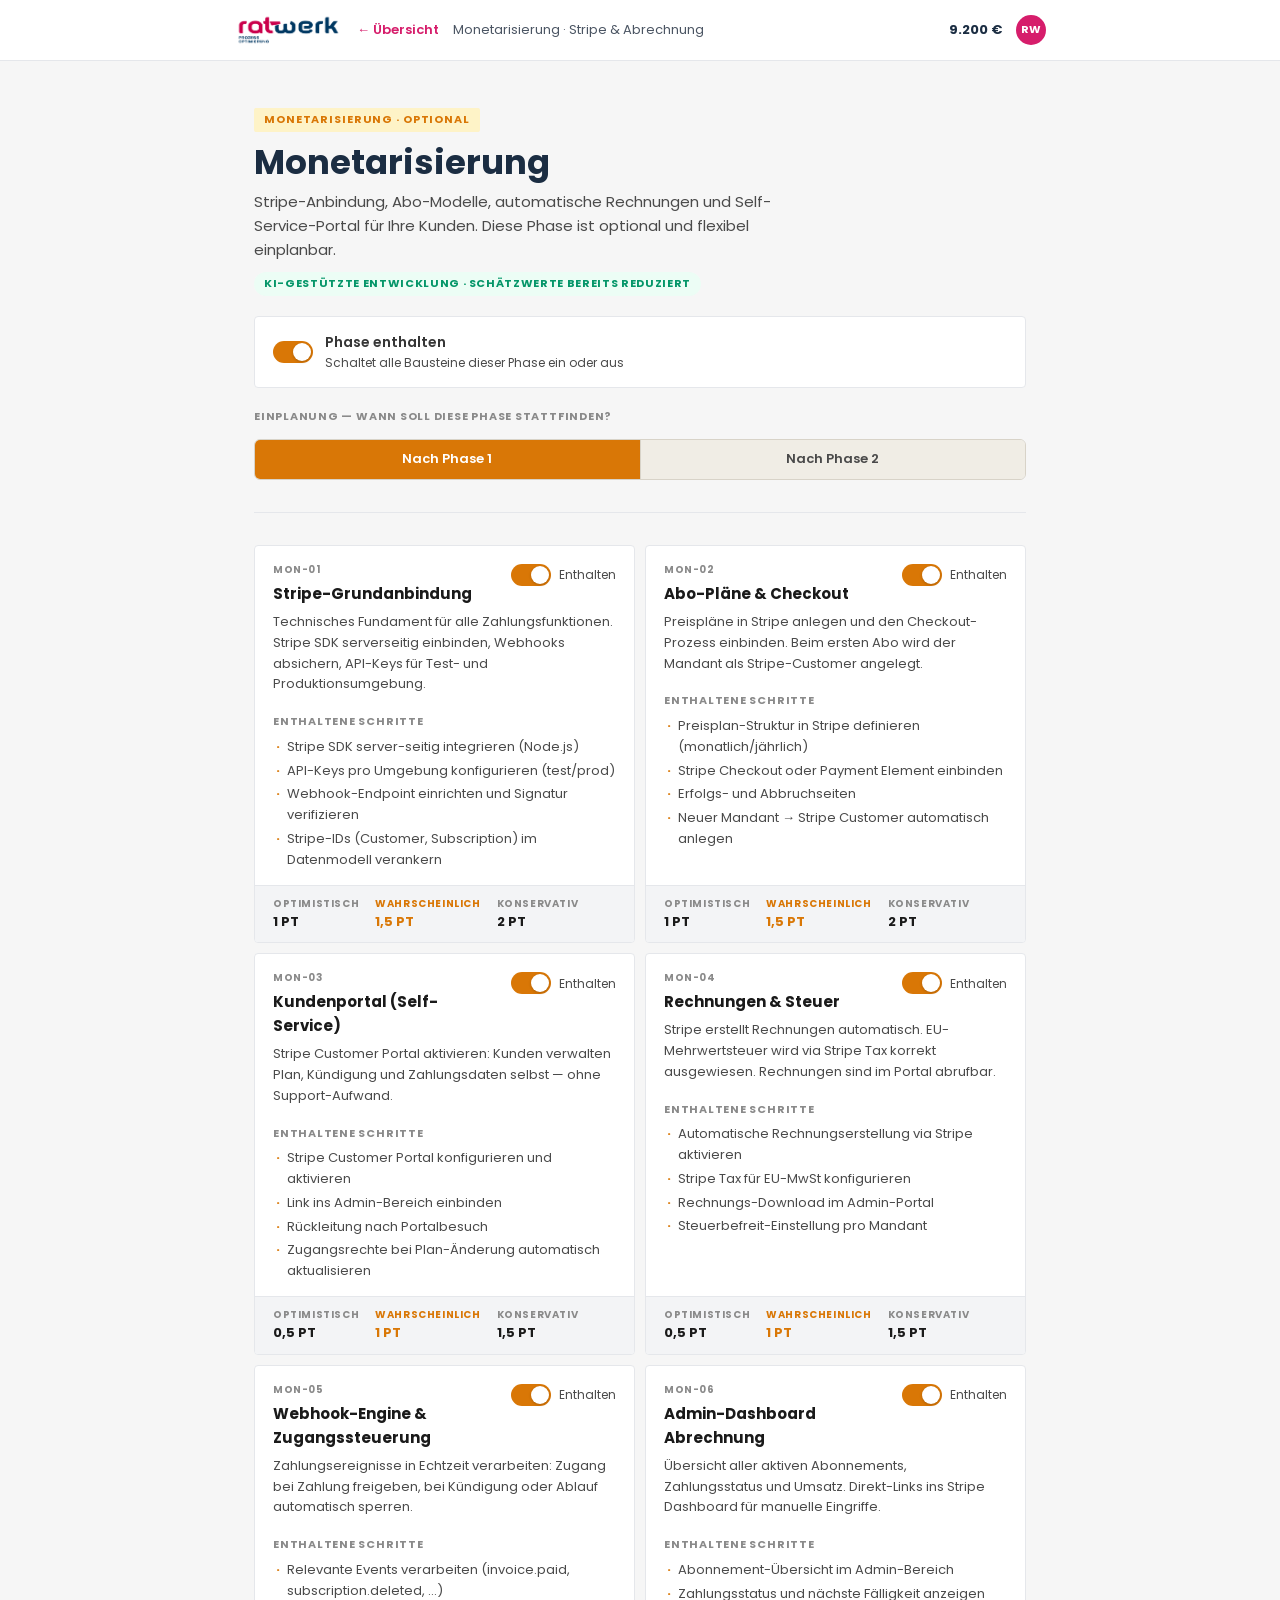
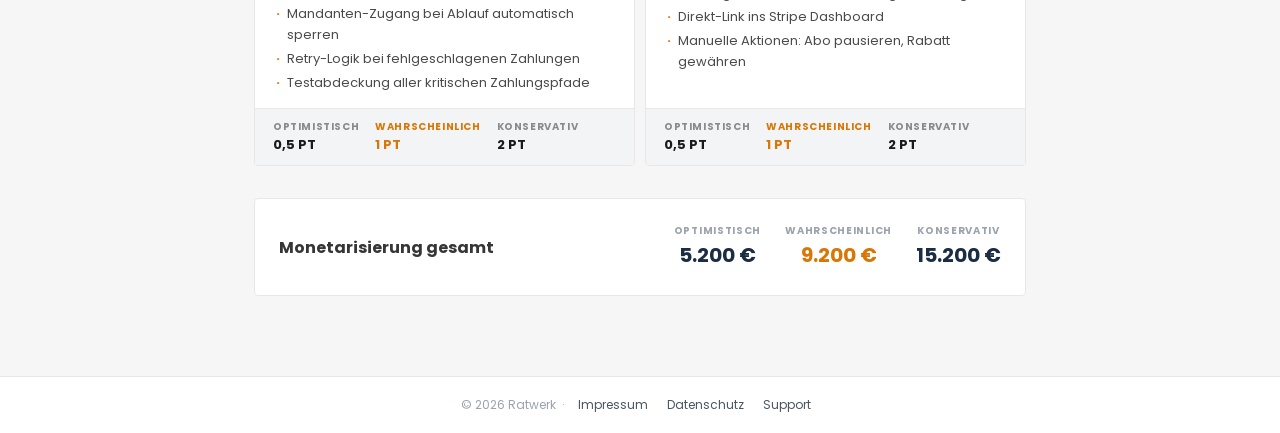
==== phase-mon.html @ 83e8c286 "Apply Superdesign to all phase detail pages Add shared-design.css (Poppins font, Magenta/Navy palett" ====
<!DOCTYPE html>
<html lang="de">
<head>
  <meta charset="UTF-8">
  <meta name="viewport" content="width=device-width, initial-scale=1.0">
  <title>Monetarisierung — LOS V3</title>
  <style>
    *, *::before, *::after { box-sizing: border-box; margin: 0; padding: 0; }
    :root {
      --paper: #F9F7F2; --paper-dark: #F0EDE5; --ink: #1A1A1A; --ink-soft: #4A4A4A;
      --ink-faint: #8A8A8A; --rule: #D8D3C8; --phase: #D97706; --phase-bg: #FEF3C7;
    }
    html { scroll-behavior: smooth; }
    body { font-family: -apple-system, BlinkMacSystemFont, 'Segoe UI', sans-serif; background: var(--paper); color: var(--ink); line-height: 1.6; }

    .nav { position: sticky; top: 0; z-index: 100; background: rgba(249,247,242,0.96); backdrop-filter: blur(8px); border-bottom: 1px solid var(--rule); padding: 12px 24px; display: flex; align-items: center; gap: 16px; }
    .nav-back { font-size: 13px; color: var(--phase); text-decoration: none; font-weight: 600; }
    .nav-back:hover { text-decoration: underline; }
    .nav-title { font-size: 13px; color: var(--ink-soft); }
    .nav-total { margin-left: auto; font-size: 14px; font-weight: 700; color: var(--ink); }

    .content { max-width: 820px; margin: 0 auto; padding: 0 24px 80px; }

    .phase-header { padding: 44px 0 32px; border-bottom: 1px solid var(--rule); margin-bottom: 32px; }
    .phase-badge { display: inline-block; font-size: 11px; font-weight: 700; letter-spacing: 0.08em; text-transform: uppercase; padding: 3px 10px; border-radius: 20px; background: var(--phase-bg); color: var(--phase); margin-bottom: 10px; }
    .phase-header h1 { font-family: Georgia, serif; font-size: clamp(24px, 4vw, 34px); font-weight: 700; line-height: 1.2; margin-bottom: 8px; }
    .phase-header p { font-size: 15px; color: var(--ink-soft); max-width: 540px; }

    .phase-switch { display: flex; align-items: center; gap: 12px; margin-top: 20px; padding: 14px 18px; background: white; border: 1px solid var(--rule); border-radius: 8px; }
    .toggle { width: 40px; height: 22px; background: var(--rule); border-radius: 11px; position: relative; cursor: pointer; transition: background 0.2s; flex-shrink: 0; }
    .toggle.on { background: var(--phase); }
    .toggle.locked { cursor: default; opacity: 0.7; }
    .toggle::after { content:''; position:absolute; width:18px; height:18px; background:white; border-radius:50%; top:2px; left:2px; transition:transform 0.2s; box-shadow:0 1px 3px rgba(0,0,0,0.2); }
    .toggle.on::after { transform: translateX(18px); }
    .phase-switch-label { font-size: 14px; font-weight: 600; }
    .phase-switch-note { font-size: 12px; color: var(--ink-soft); }

    /* POSITION SELECTOR */
    .pos-select { display: flex; border: 1px solid var(--rule); border-radius: 6px; overflow: hidden; margin-top: 14px; }
    .pos-label { font-size: 11px; font-weight: 700; text-transform: uppercase; letter-spacing: 0.07em; color: var(--ink-faint); margin-bottom: 8px; }
    .pos-opt { flex: 1; padding: 9px 16px; font-size: 13px; font-weight: 600; cursor: pointer; text-align: center; background: var(--paper-dark); color: var(--ink-soft); transition: background 0.15s, color 0.15s; border-right: 1px solid var(--rule); }
    .pos-opt:last-child { border-right: none; }
    .pos-opt.selected { background: var(--phase); color: white; }
    .pos-opt:not(.selected):hover { background: var(--paper); }

    .stories { display: grid; grid-template-columns: 1fr 1fr; gap: 10px; }
    .stories.off { opacity: 0.4; pointer-events: none; }

    .story-card { background: white; border: 1px solid var(--rule); border-radius: 10px; overflow: hidden; display: flex; flex-direction: column; }
    .story-card.inactive { opacity: 0.45; }
    .ki-badge { display: inline-flex; align-items: center; gap: 6px; font-size: 11px; font-weight: 700; letter-spacing: 0.06em; text-transform: uppercase; padding: 3px 10px; border-radius: 20px; background: #ECFDF5; color: #059669; margin-top: 10px; }

    .sc-head { display: flex; align-items: flex-start; justify-content: space-between; gap: 16px; padding: 16px 18px 0; }
    .sc-meta { display: flex; align-items: center; gap: 8px; margin-bottom: 4px; }
    .sc-id { font-size: 10px; font-weight: 700; letter-spacing: 0.06em; color: var(--ink-faint); }
    .sc-name { font-size: 15px; font-weight: 700; color: var(--ink); margin-bottom: 6px; }
    .sc-desc { font-size: 13px; color: var(--ink-soft); padding: 0 18px 10px; line-height: 1.6; }

    .sc-toggle { flex-shrink: 0; display: flex; align-items: center; gap: 8px; margin-top: 2px; }
    .toggle-label { font-size: 12px; color: var(--ink-soft); white-space: nowrap; }

    .sc-steps { padding: 8px 18px 14px; flex: 1; }
    .sc-steps-title { font-size: 11px; font-weight: 700; text-transform: uppercase; letter-spacing: 0.07em; color: var(--ink-faint); margin-bottom: 6px; }
    .sc-steps ul { list-style: none; display: flex; flex-direction: column; gap: 3px; }
    .sc-steps li { font-size: 13px; color: var(--ink-soft); padding-left: 14px; position: relative; }
    .sc-steps li::before { content: '·'; position: absolute; left: 3px; color: var(--phase); font-weight: 700; }

    .sc-pt { display: flex; gap: 16px; padding: 10px 18px; background: var(--paper); border-top: 1px solid var(--rule); }
    .pt-item { display: flex; flex-direction: column; }
    .pt-label { font-size: 10px; font-weight: 700; text-transform: uppercase; letter-spacing: 0.06em; color: var(--ink-faint); }
    .pt-value { font-size: 13px; font-weight: 700; color: var(--ink); }
    .pt-item.featured .pt-value { color: var(--phase); }
    .pt-item.featured .pt-label { color: var(--phase); }

    .phase-total { background: white; border: 1px solid var(--rule); border-radius: 10px; padding: 24px; margin-top: 32px; display: flex; align-items: center; justify-content: space-between; flex-wrap: wrap; gap: 16px; }
    .pt-label-big { font-family: Georgia, serif; font-size: 16px; font-weight: 700; }
    .pt-values { display: flex; gap: 24px; }
    .ptv { text-align: center; }
    .ptv-label { font-size: 10px; font-weight: 700; text-transform: uppercase; letter-spacing: 0.07em; color: var(--ink-faint); }
    .ptv-value { font-family: Georgia, serif; font-size: 20px; font-weight: 700; color: var(--ink); }
    .ptv.featured .ptv-value { color: var(--phase); }
    @media (max-width: 700px) { .stories { grid-template-columns: 1fr; } }
  </style>
  <link rel="stylesheet" href="shared-design.css">
</head>
<body>

<header class="site-header">
  <div class="site-header-inner">
    <img src="logo.png" alt="Ratwerk" class="header-logo" onerror="this.style.display='none'">
    <a href="index.html" class="nav-back">← Übersicht</a>
    <span class="nav-title">Monetarisierung · Stripe &amp; Abrechnung</span>
    <div class="header-right">
      <div class="nav-total" id="nav-total">—</div>
      <div class="header-avatar">RW</div>
    </div>
  </div>
</header>

<div class="content">
  <div class="phase-header">
    <div class="phase-badge">Monetarisierung · Optional</div>
    <h1>Monetarisierung</h1>
    <p>Stripe-Anbindung, Abo-Modelle, automatische Rechnungen und Self-Service-Portal für Ihre Kunden. Diese Phase ist optional und flexibel einplanbar.</p>
    <div class="ki-badge">KI-gestützte Entwicklung · Schätzwerte bereits reduziert</div>

    <div class="phase-switch">
      <div class="toggle" id="phase-toggle" onclick="togglePhase()"></div>
      <div>
        <div class="phase-switch-label" id="phase-label">Phase enthalten</div>
        <div class="phase-switch-note">Schaltet alle Bausteine dieser Phase ein oder aus</div>
      </div>
    </div>

    <div style="margin-top:20px">
      <div class="pos-label">Einplanung — wann soll diese Phase stattfinden?</div>
      <div class="pos-select">
        <div class="pos-opt" id="pos-p1" onclick="setPosition('p1')">Nach Phase 1</div>
        <div class="pos-opt" id="pos-p2" onclick="setPosition('p2')">Nach Phase 2</div>
      </div>
    </div>
  </div>

  <div class="stories" id="stories">

    <!-- MON-01 -->
    <div class="story-card" id="card-mon_stripe">
      <div class="sc-head">
        <div><div class="sc-meta"><span class="sc-id">MON-01</span></div><div class="sc-name">Stripe-Grundanbindung</div></div>
        <div class="sc-toggle" onclick="toggle('mon_stripe')"><div class="toggle on" id="t-mon_stripe"></div><span class="toggle-label" id="lbl-mon_stripe">Enthalten</span></div>
      </div>
      <div class="sc-desc">Technisches Fundament für alle Zahlungsfunktionen. Stripe SDK serverseitig einbinden, Webhooks absichern, API-Keys für Test- und Produktionsumgebung.</div>
      <div class="sc-steps"><div class="sc-steps-title">Enthaltene Schritte</div><ul>
        <li>Stripe SDK server-seitig integrieren (Node.js)</li>
        <li>API-Keys pro Umgebung konfigurieren (test/prod)</li>
        <li>Webhook-Endpoint einrichten und Signatur verifizieren</li>
        <li>Stripe-IDs (Customer, Subscription) im Datenmodell verankern</li>
      </ul></div>
      <div class="sc-pt">
        <div class="pt-item"><div class="pt-label">Optimistisch</div><div class="pt-value">1 PT</div></div>
        <div class="pt-item featured"><div class="pt-label">Wahrscheinlich</div><div class="pt-value">1,5 PT</div></div>
        <div class="pt-item"><div class="pt-label">Konservativ</div><div class="pt-value">2 PT</div></div>
      </div>
    </div>

    <!-- MON-02 -->
    <div class="story-card" id="card-mon_checkout">
      <div class="sc-head">
        <div><div class="sc-meta"><span class="sc-id">MON-02</span></div><div class="sc-name">Abo-Pläne &amp; Checkout</div></div>
        <div class="sc-toggle" onclick="toggle('mon_checkout')"><div class="toggle on" id="t-mon_checkout"></div><span class="toggle-label" id="lbl-mon_checkout">Enthalten</span></div>
      </div>
      <div class="sc-desc">Preispläne in Stripe anlegen und den Checkout-Prozess einbinden. Beim ersten Abo wird der Mandant als Stripe-Customer angelegt.</div>
      <div class="sc-steps"><div class="sc-steps-title">Enthaltene Schritte</div><ul>
        <li>Preisplan-Struktur in Stripe definieren (monatlich/jährlich)</li>
        <li>Stripe Checkout oder Payment Element einbinden</li>
        <li>Erfolgs- und Abbruchseiten</li>
        <li>Neuer Mandant → Stripe Customer automatisch anlegen</li>
      </ul></div>
      <div class="sc-pt">
        <div class="pt-item"><div class="pt-label">Optimistisch</div><div class="pt-value">1 PT</div></div>
        <div class="pt-item featured"><div class="pt-label">Wahrscheinlich</div><div class="pt-value">1,5 PT</div></div>
        <div class="pt-item"><div class="pt-label">Konservativ</div><div class="pt-value">2 PT</div></div>
      </div>
    </div>

    <!-- MON-03 -->
    <div class="story-card" id="card-mon_portal">
      <div class="sc-head">
        <div><div class="sc-meta"><span class="sc-id">MON-03</span></div><div class="sc-name">Kundenportal (Self-Service)</div></div>
        <div class="sc-toggle" onclick="toggle('mon_portal')"><div class="toggle on" id="t-mon_portal"></div><span class="toggle-label" id="lbl-mon_portal">Enthalten</span></div>
      </div>
      <div class="sc-desc">Stripe Customer Portal aktivieren: Kunden verwalten Plan, Kündigung und Zahlungsdaten selbst — ohne Support-Aufwand.</div>
      <div class="sc-steps"><div class="sc-steps-title">Enthaltene Schritte</div><ul>
        <li>Stripe Customer Portal konfigurieren und aktivieren</li>
        <li>Link ins Admin-Bereich einbinden</li>
        <li>Rückleitung nach Portalbesuch</li>
        <li>Zugangsrechte bei Plan-Änderung automatisch aktualisieren</li>
      </ul></div>
      <div class="sc-pt">
        <div class="pt-item"><div class="pt-label">Optimistisch</div><div class="pt-value">0,5 PT</div></div>
        <div class="pt-item featured"><div class="pt-label">Wahrscheinlich</div><div class="pt-value">1 PT</div></div>
        <div class="pt-item"><div class="pt-label">Konservativ</div><div class="pt-value">1,5 PT</div></div>
      </div>
    </div>

    <!-- MON-04 -->
    <div class="story-card" id="card-mon_invoices">
      <div class="sc-head">
        <div><div class="sc-meta"><span class="sc-id">MON-04</span></div><div class="sc-name">Rechnungen &amp; Steuer</div></div>
        <div class="sc-toggle" onclick="toggle('mon_invoices')"><div class="toggle on" id="t-mon_invoices"></div><span class="toggle-label" id="lbl-mon_invoices">Enthalten</span></div>
      </div>
      <div class="sc-desc">Stripe erstellt Rechnungen automatisch. EU-Mehrwertsteuer wird via Stripe Tax korrekt ausgewiesen. Rechnungen sind im Portal abrufbar.</div>
      <div class="sc-steps"><div class="sc-steps-title">Enthaltene Schritte</div><ul>
        <li>Automatische Rechnungserstellung via Stripe aktivieren</li>
        <li>Stripe Tax für EU-MwSt konfigurieren</li>
        <li>Rechnungs-Download im Admin-Portal</li>
        <li>Steuerbefreit-Einstellung pro Mandant</li>
      </ul></div>
      <div class="sc-pt">
        <div class="pt-item"><div class="pt-label">Optimistisch</div><div class="pt-value">0,5 PT</div></div>
        <div class="pt-item featured"><div class="pt-label">Wahrscheinlich</div><div class="pt-value">1 PT</div></div>
        <div class="pt-item"><div class="pt-label">Konservativ</div><div class="pt-value">1,5 PT</div></div>
      </div>
    </div>

    <!-- MON-05 -->
    <div class="story-card" id="card-mon_webhook">
      <div class="sc-head">
        <div><div class="sc-meta"><span class="sc-id">MON-05</span></div><div class="sc-name">Webhook-Engine &amp; Zugangssteuerung</div></div>
        <div class="sc-toggle" onclick="toggle('mon_webhook')"><div class="toggle on" id="t-mon_webhook"></div><span class="toggle-label" id="lbl-mon_webhook">Enthalten</span></div>
      </div>
      <div class="sc-desc">Zahlungsereignisse in Echtzeit verarbeiten: Zugang bei Zahlung freigeben, bei Kündigung oder Ablauf automatisch sperren.</div>
      <div class="sc-steps"><div class="sc-steps-title">Enthaltene Schritte</div><ul>
        <li>Relevante Events verarbeiten (invoice.paid, subscription.deleted, …)</li>
        <li>Mandanten-Zugang bei Ablauf automatisch sperren</li>
        <li>Retry-Logik bei fehlgeschlagenen Zahlungen</li>
        <li>Testabdeckung aller kritischen Zahlungspfade</li>
      </ul></div>
      <div class="sc-pt">
        <div class="pt-item"><div class="pt-label">Optimistisch</div><div class="pt-value">0,5 PT</div></div>
        <div class="pt-item featured"><div class="pt-label">Wahrscheinlich</div><div class="pt-value">1 PT</div></div>
        <div class="pt-item"><div class="pt-label">Konservativ</div><div class="pt-value">2 PT</div></div>
      </div>
    </div>

    <!-- MON-06 -->
    <div class="story-card" id="card-mon_admin">
      <div class="sc-head">
        <div><div class="sc-meta"><span class="sc-id">MON-06</span></div><div class="sc-name">Admin-Dashboard Abrechnung</div></div>
        <div class="sc-toggle" onclick="toggle('mon_admin')"><div class="toggle on" id="t-mon_admin"></div><span class="toggle-label" id="lbl-mon_admin">Enthalten</span></div>
      </div>
      <div class="sc-desc">Übersicht aller aktiven Abonnements, Zahlungsstatus und Umsatz. Direkt-Links ins Stripe Dashboard für manuelle Eingriffe.</div>
      <div class="sc-steps"><div class="sc-steps-title">Enthaltene Schritte</div><ul>
        <li>Abonnement-Übersicht im Admin-Bereich</li>
        <li>Zahlungsstatus und nächste Fälligkeit anzeigen</li>
        <li>Direkt-Link ins Stripe Dashboard</li>
        <li>Manuelle Aktionen: Abo pausieren, Rabatt gewähren</li>
      </ul></div>
      <div class="sc-pt">
        <div class="pt-item"><div class="pt-label">Optimistisch</div><div class="pt-value">0,5 PT</div></div>
        <div class="pt-item featured"><div class="pt-label">Wahrscheinlich</div><div class="pt-value">1 PT</div></div>
        <div class="pt-item"><div class="pt-label">Konservativ</div><div class="pt-value">2 PT</div></div>
      </div>
    </div>

  </div>

  <div class="phase-total">
    <div class="pt-label-big">Monetarisierung gesamt</div>
    <div class="pt-values">
      <div class="ptv"><div class="ptv-label">Optimistisch</div><div class="ptv-value" id="tot-min">—</div></div>
      <div class="ptv featured"><div class="ptv-label">Wahrscheinlich</div><div class="ptv-value" id="tot-likely">—</div></div>
      <div class="ptv"><div class="ptv-label">Konservativ</div><div class="ptv-value" id="tot-max">—</div></div>
    </div>
  </div>
</div>

<script src="shared.js"></script>
<script>
const state = loadState();
const KEYS = ['mon_stripe','mon_checkout','mon_portal','mon_invoices','mon_webhook','mon_admin'];

function applyState() {
  const phaseOn = !!state.phase4;
  document.getElementById('phase-toggle').classList.toggle('on', phaseOn);
  document.getElementById('phase-label').textContent = phaseOn ? 'Phase enthalten' : 'Phase nicht enthalten';
  document.getElementById('stories').classList.toggle('off', !phaseOn);

  KEYS.forEach(key => {
    const on = !!state[key];
    const t = document.getElementById(`t-${key}`);
    const l = document.getElementById(`lbl-${key}`);
    if (t) t.classList.toggle('on', on);
    if (l) l.textContent = on ? 'Enthalten' : 'Nicht enthalten';
    const card = document.getElementById(`card-${key}`);
    if (card) card.classList.toggle('inactive', !on);
  });

  ['p1','p2'].forEach(p => {
    document.getElementById(`pos-${p}`)?.classList.toggle('selected', state.mon_position === p);
  });

  updateTotal();
}

function togglePhase() {
  state.phase4 = !state.phase4;
  saveState(state);
  applyState();
}

function toggle(key) {
  state[key] = !state[key];
  saveState(state);
  applyState();
}

function setPosition(pos) {
  state.mon_position = pos;
  saveState(state);
  applyState();
}

function updateTotal() {
  const active = Object.entries(STORIES).filter(([k, s]) => s.phase === 4 && isActive(k, s, state));
  const min = active.reduce((s, [, x]) => s + x.min, 0) * RATE;
  const likely = active.reduce((s, [, x]) => s + x.likely, 0) * RATE;
  const max = active.reduce((s, [, x]) => s + x.max, 0) * RATE;
  document.getElementById('tot-min').textContent = fmt(min);
  document.getElementById('tot-likely').textContent = fmt(likely);
  document.getElementById('tot-max').textContent = fmt(max);
  document.getElementById('nav-total').textContent = fmt(likely);
}

applyState();
</script>
<footer class="site-footer">
  &copy; 2026 Ratwerk &nbsp;·&nbsp;
  <a href="#">Impressum</a>
  <a href="#">Datenschutz</a>
  <a href="#">Support</a>
</footer>
</body>
</html>
---- shared-design.css ----
/* === SHARED DESIGN — LOS V3 === */
@import url('https://fonts.googleapis.com/css2?family=Poppins:wght@300;400;500;600;700;800&display=swap');

:root {
  --navy: #1b2d42;
  --magenta: #d61d6b;
  --bg: #f6f6f6;
  --white: #ffffff;
  --text: #363636;
  --text-soft: #4b5563;
  --text-faint: #9ca3af;
  --border: #e5e7eb;
  --border-dark: #d1d5db;
  --bg-subtle: #f3f4f6;
}

*, *::before, *::after { font-family: 'Poppins', sans-serif !important; box-sizing: border-box; }
body { background: var(--bg) !important; color: var(--text) !important; }

/* HEADER */
.site-header { position: sticky; top: 0; z-index: 100; background: var(--white); border-bottom: 1px solid var(--border); }
.site-header-inner { max-width: 860px; margin: 0 auto; padding: 0 24px; height: 60px; display: flex; align-items: center; gap: 14px; }
.header-logo { height: 34px; width: auto; flex-shrink: 0; }
.nav-back { font-size: 13px; color: var(--magenta) !important; text-decoration: none; font-weight: 600; }
.nav-back:hover { text-decoration: underline; }
.nav-title { font-size: 13px; color: var(--text-soft); white-space: nowrap; overflow: hidden; text-overflow: ellipsis; }
.header-right { margin-left: auto; display: flex; align-items: center; gap: 14px; flex-shrink: 0; }
.nav-total { font-size: 13px; font-weight: 700; color: var(--navy); }
.header-avatar { width: 30px; height: 30px; border-radius: 50%; background: var(--magenta); color: white; font-size: 11px; font-weight: 700; display: flex; align-items: center; justify-content: center; flex-shrink: 0; }

/* CONTENT */
.content { background: var(--bg) !important; }

/* PHASE HEADER */
.phase-header { background: var(--bg) !important; border-bottom: 1px solid var(--border) !important; }
.phase-header h1 { color: var(--navy) !important; }
.phase-badge { border-radius: 2px !important; font-family: 'Poppins', sans-serif !important; }
.kicker { color: var(--magenta) !important; }

/* CARDS */
.story-card { border-radius: 4px !important; border-color: var(--border) !important; }
.choice-group { border-radius: 4px !important; border-color: var(--border) !important; }
.phase-total { border-radius: 4px !important; border-color: var(--border) !important; background: var(--white) !important; }
.phase-switch { border-radius: 4px !important; border-color: var(--border) !important; background: var(--white) !important; }

/* SECTION LABELS */
.section-label { color: var(--text-faint) !important; }

/* PAPER OVERRIDES */
.pbb, .pbf, .sc-pt, .sc-steps { background: var(--bg-subtle) !important; }
.sc-steps { background: transparent !important; }
.sc-pt { background: var(--bg-subtle) !important; border-top-color: var(--border) !important; }
.cg-label { background: var(--bg-subtle) !important; border-bottom-color: var(--border) !important; color: var(--text-faint) !important; }
.choice-opt { border-bottom-color: var(--border) !important; }
.choice-opt:hover { background: var(--bg) !important; }

/* TOGGLE */
.toggle { background: var(--border-dark) !important; }
.toggle.on { background: var(--phase) !important; }

/* PHASE TOTAL BOX */
.ptv-label { color: var(--text-faint) !important; }
.ptv-value { color: var(--navy) !important; }
.ptv.featured .ptv-value { color: var(--phase) !important; }

/* SEGMENTED CONTROL (Mon page) */
.pos-opt { font-family: 'Poppins', sans-serif !important; }
.pos-opt.selected { background: var(--phase) !important; color: white !important; }

/* FOOTER */
.site-footer { border-top: 1px solid var(--border); background: var(--white); padding: 18px 24px; text-align: center; font-size: 12px; color: var(--text-faint); margin-top: 0; }
.site-footer a { color: var(--text-soft); text-decoration: none; margin: 0 8px; }
.site-footer a:hover { color: var(--magenta); }
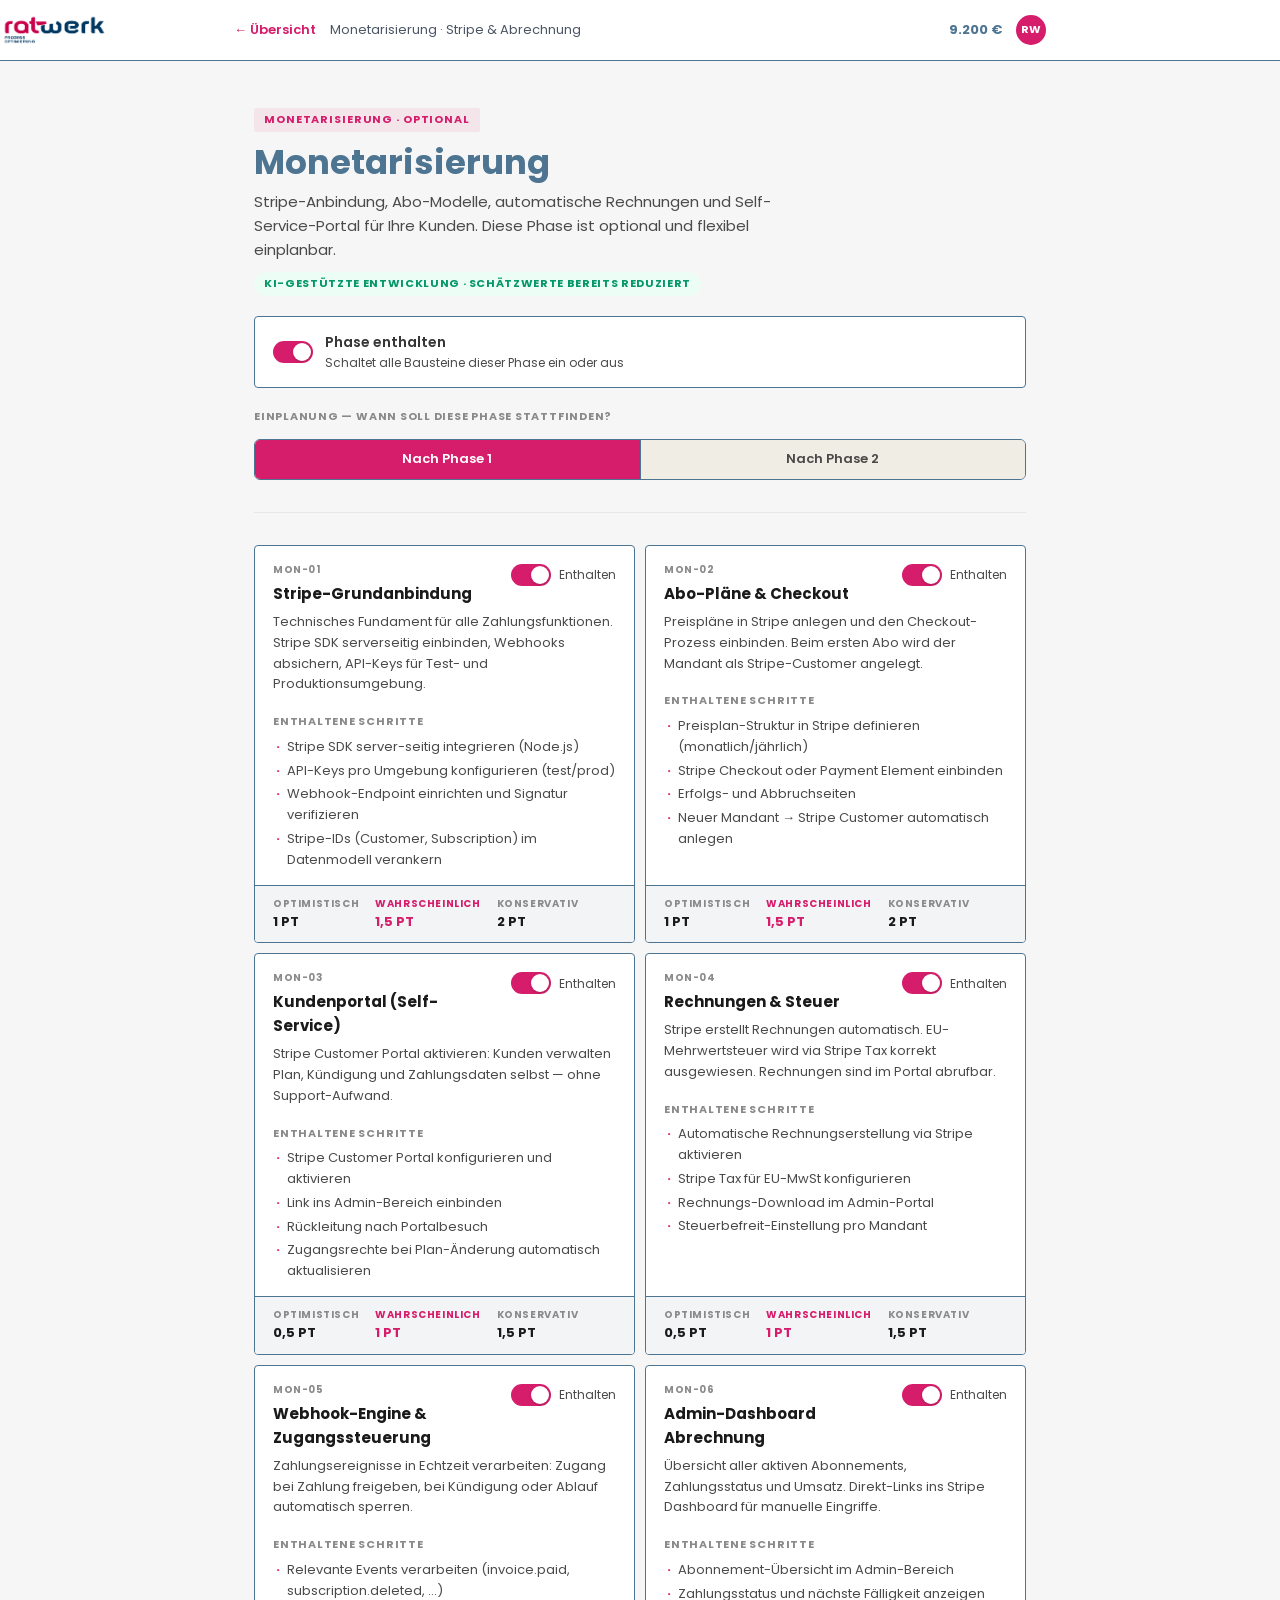
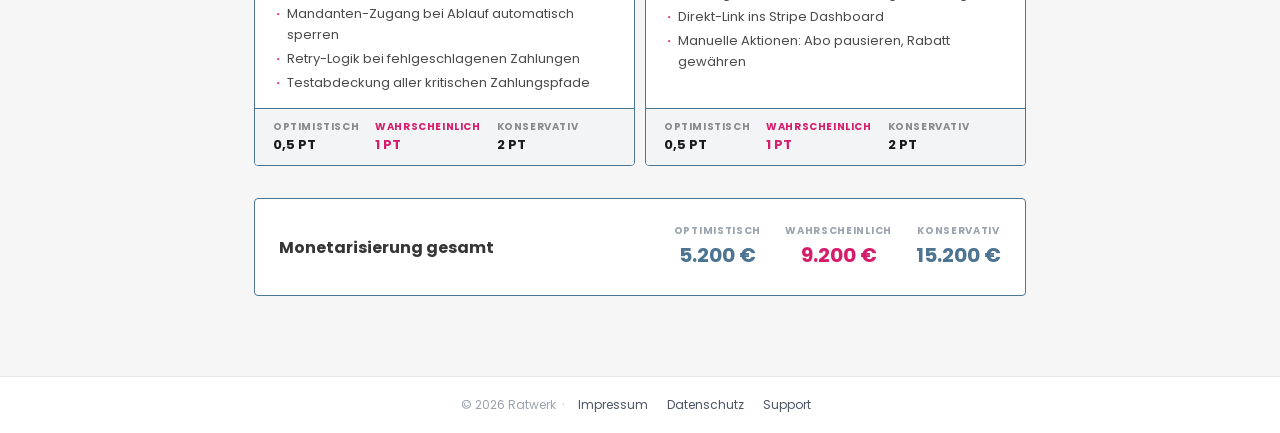
==== commit 227af14b: "Phase 3 navy, Phase 4 (Monetarisierung) magenta Co-Authored-By: Claude Sonnet 4.6 <noreply@anthropic" ====
--- a/phase-mon.html
+++ b/phase-mon.html
@@ -8,7 +8,7 @@
     *, *::before, *::after { box-sizing: border-box; margin: 0; padding: 0; }
     :root {
       --paper: #F9F7F2; --paper-dark: #F0EDE5; --ink: #1A1A1A; --ink-soft: #4A4A4A;
-      --ink-faint: #8A8A8A; --rule: #D8D3C8; --phase: #D97706; --phase-bg: #FEF3C7;
+      --ink-faint: #8A8A8A; --rule: #D8D3C8; --phase: #d61d6b; --phase-bg: rgba(214,29,107,0.08);
     }
     html { scroll-behavior: smooth; }
     body { font-family: -apple-system, BlinkMacSystemFont, 'Segoe UI', sans-serif; background: var(--paper); color: var(--ink); line-height: 1.6; }
--- a/shared-design.css
+++ b/shared-design.css
@@ -1,8 +1,13 @@
 /* === SHARED DESIGN — LOS V3 === */
-@import url('https://fonts.googleapis.com/css2?family=Poppins:wght@300;400;500;600;700;800&display=swap');
+@font-face { font-family: 'Poppins'; font-style: normal; font-weight: 300; font-display: swap; src: url('fonts/Poppins-300.woff2') format('woff2'); }
+@font-face { font-family: 'Poppins'; font-style: normal; font-weight: 400; font-display: swap; src: url('fonts/Poppins-400.woff2') format('woff2'); }
+@font-face { font-family: 'Poppins'; font-style: normal; font-weight: 500; font-display: swap; src: url('fonts/Poppins-500.woff2') format('woff2'); }
+@font-face { font-family: 'Poppins'; font-style: normal; font-weight: 600; font-display: swap; src: url('fonts/Poppins-600.woff2') format('woff2'); }
+@font-face { font-family: 'Poppins'; font-style: normal; font-weight: 700; font-display: swap; src: url('fonts/Poppins-700.woff2') format('woff2'); }
+@font-face { font-family: 'Poppins'; font-style: normal; font-weight: 800; font-display: swap; src: url('fonts/Poppins-800.woff2') format('woff2'); }
 
 :root {
-  --navy: #1b2d42;
+  --navy: #4d7491;
   --magenta: #d61d6b;
   --bg: #f6f6f6;
   --white: #ffffff;
@@ -12,15 +17,16 @@
   --border: #e5e7eb;
   --border-dark: #d1d5db;
   --bg-subtle: #f3f4f6;
+  --rule: var(--navy);
 }
 
 *, *::before, *::after { font-family: 'Poppins', sans-serif !important; box-sizing: border-box; }
 body { background: var(--bg) !important; color: var(--text) !important; }
 
 /* HEADER */
-.site-header { position: sticky; top: 0; z-index: 100; background: var(--white); border-bottom: 1px solid var(--border); }
+.site-header { position: sticky; top: 0; z-index: 100; background: var(--white); border-bottom: 1px solid var(--navy); }
 .site-header-inner { max-width: 860px; margin: 0 auto; padding: 0 24px; height: 60px; display: flex; align-items: center; gap: 14px; }
-.header-logo { height: 34px; width: auto; flex-shrink: 0; }
+.header-logo { position: absolute; left: 0; top: 50%; transform: translateY(-50%); height: 34px; width: auto; }
 .nav-back { font-size: 13px; color: var(--magenta) !important; text-decoration: none; font-weight: 600; }
 .nav-back:hover { text-decoration: underline; }
 .nav-title { font-size: 13px; color: var(--text-soft); white-space: nowrap; overflow: hidden; text-overflow: ellipsis; }
@@ -38,10 +44,10 @@
 .kicker { color: var(--magenta) !important; }
 
 /* CARDS */
-.story-card { border-radius: 4px !important; border-color: var(--border) !important; }
-.choice-group { border-radius: 4px !important; border-color: var(--border) !important; }
-.phase-total { border-radius: 4px !important; border-color: var(--border) !important; background: var(--white) !important; }
-.phase-switch { border-radius: 4px !important; border-color: var(--border) !important; background: var(--white) !important; }
+.story-card { border-radius: 4px !important; border-color: var(--navy) !important; }
+.choice-group { border-radius: 4px !important; border-color: var(--navy) !important; }
+.phase-total { border-radius: 4px !important; border-color: var(--navy) !important; background: var(--white) !important; }
+.phase-switch { border-radius: 4px !important; border-color: var(--navy) !important; background: var(--white) !important; }
 
 /* SECTION LABELS */
 .section-label { color: var(--text-faint) !important; }
@@ -49,9 +55,9 @@
 /* PAPER OVERRIDES */
 .pbb, .pbf, .sc-pt, .sc-steps { background: var(--bg-subtle) !important; }
 .sc-steps { background: transparent !important; }
-.sc-pt { background: var(--bg-subtle) !important; border-top-color: var(--border) !important; }
-.cg-label { background: var(--bg-subtle) !important; border-bottom-color: var(--border) !important; color: var(--text-faint) !important; }
-.choice-opt { border-bottom-color: var(--border) !important; }
+.sc-pt { background: var(--bg-subtle) !important; border-top-color: var(--navy) !important; }
+.cg-label { background: var(--bg-subtle) !important; border-bottom-color: var(--navy) !important; color: var(--text-faint) !important; }
+.choice-opt { border-bottom-color: var(--navy) !important; border-right-color: var(--navy) !important; }
 .choice-opt:hover { background: var(--bg) !important; }
 
 /* TOGGLE */
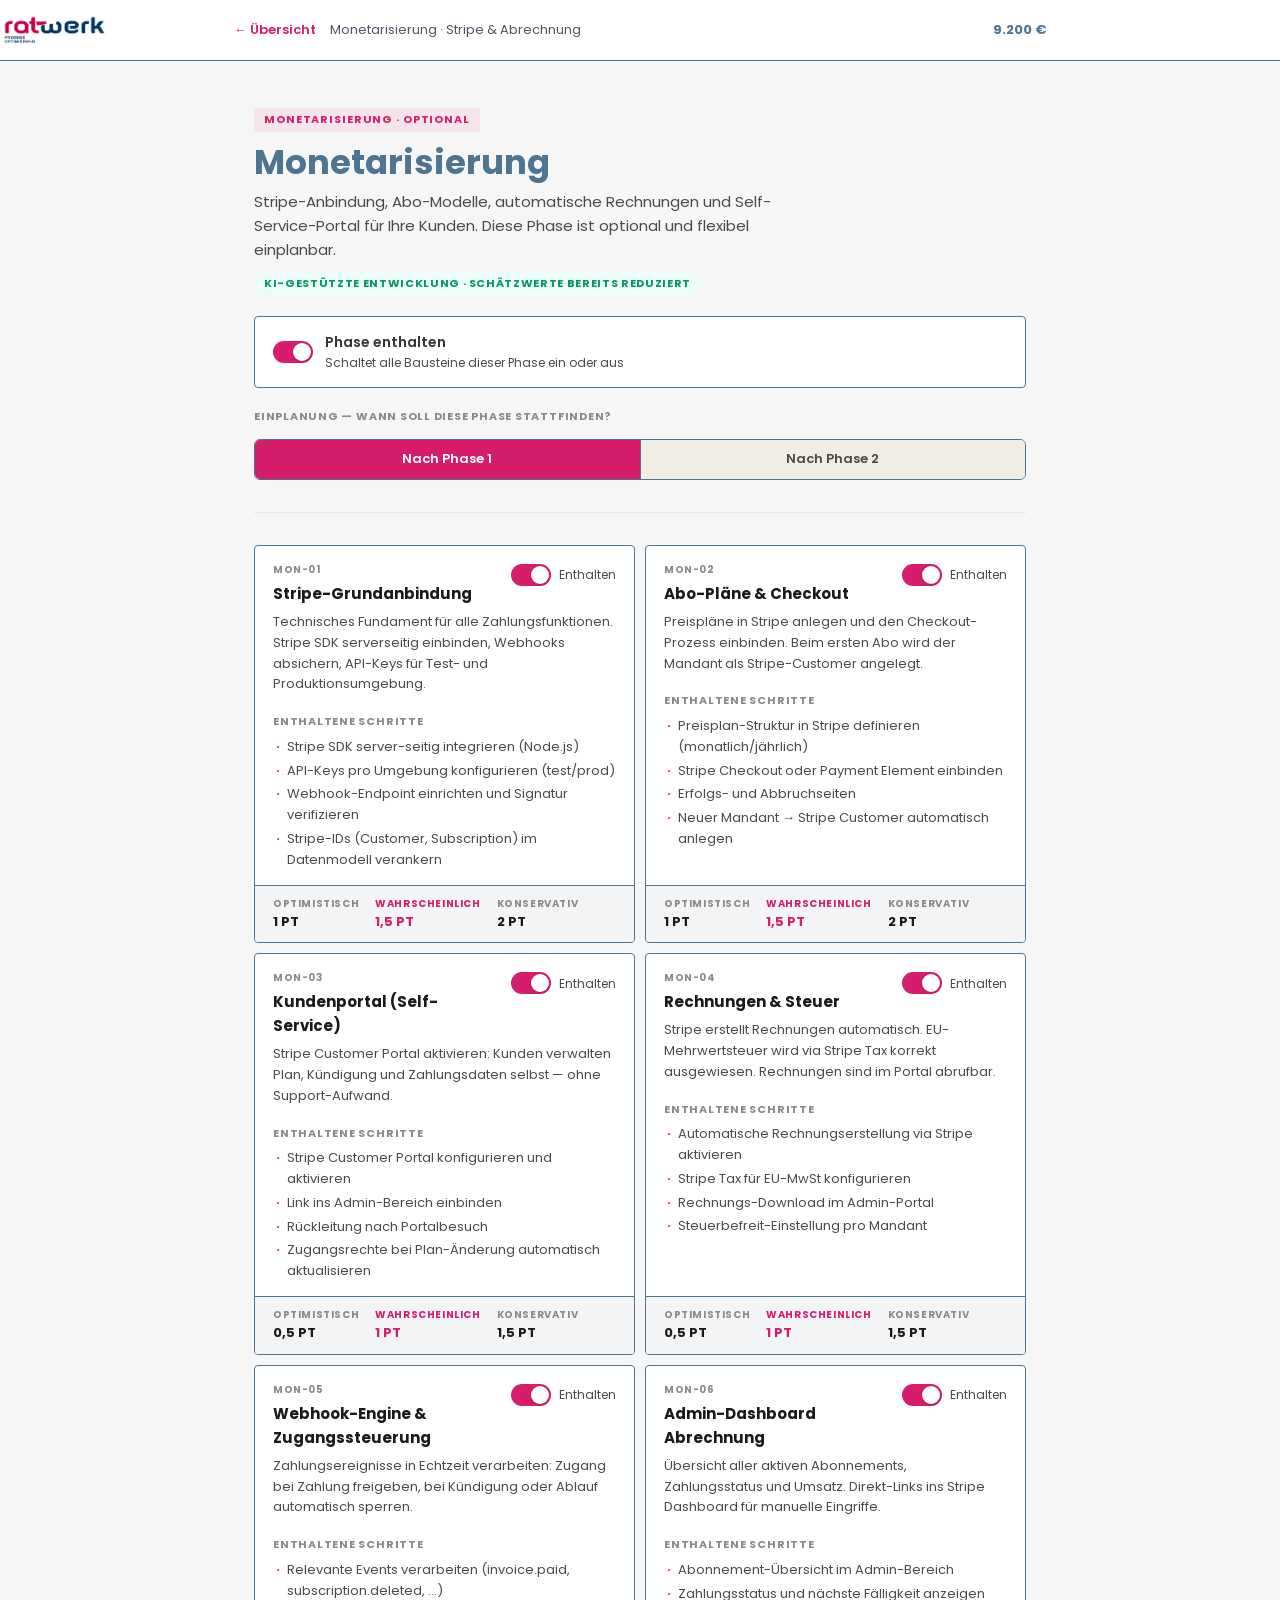
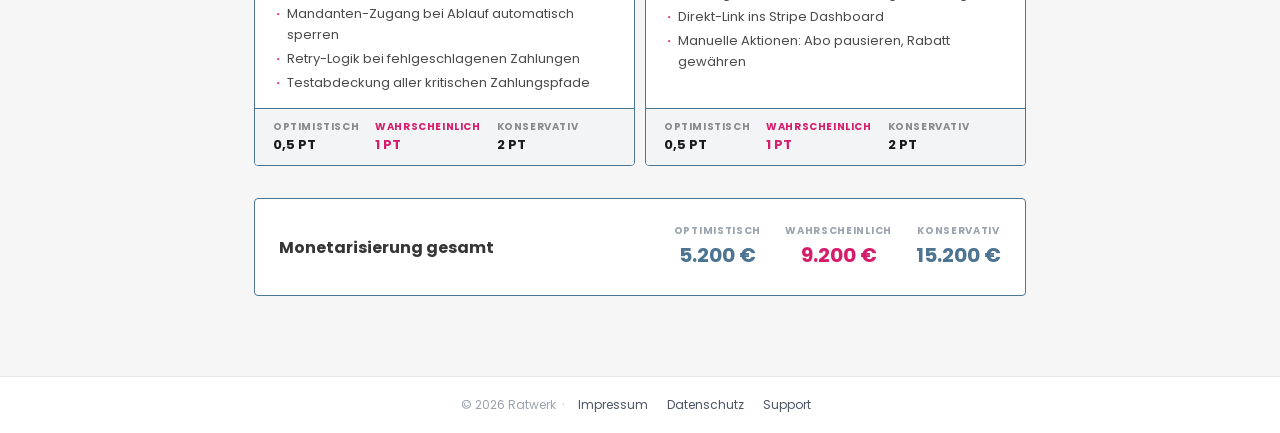
==== commit ba1033c9: "RW-Avatar aus Phase-Seiten entfernt, Mockup-Link im Footer ergänzt Co-Authored-By: Claude Sonnet 4.6" ====
--- a/phase-mon.html
+++ b/phase-mon.html
@@ -92,7 +92,6 @@
     <span class="nav-title">Monetarisierung · Stripe &amp; Abrechnung</span>
     <div class="header-right">
       <div class="nav-total" id="nav-total">—</div>
-      <div class="header-avatar">RW</div>
     </div>
   </div>
 </header>
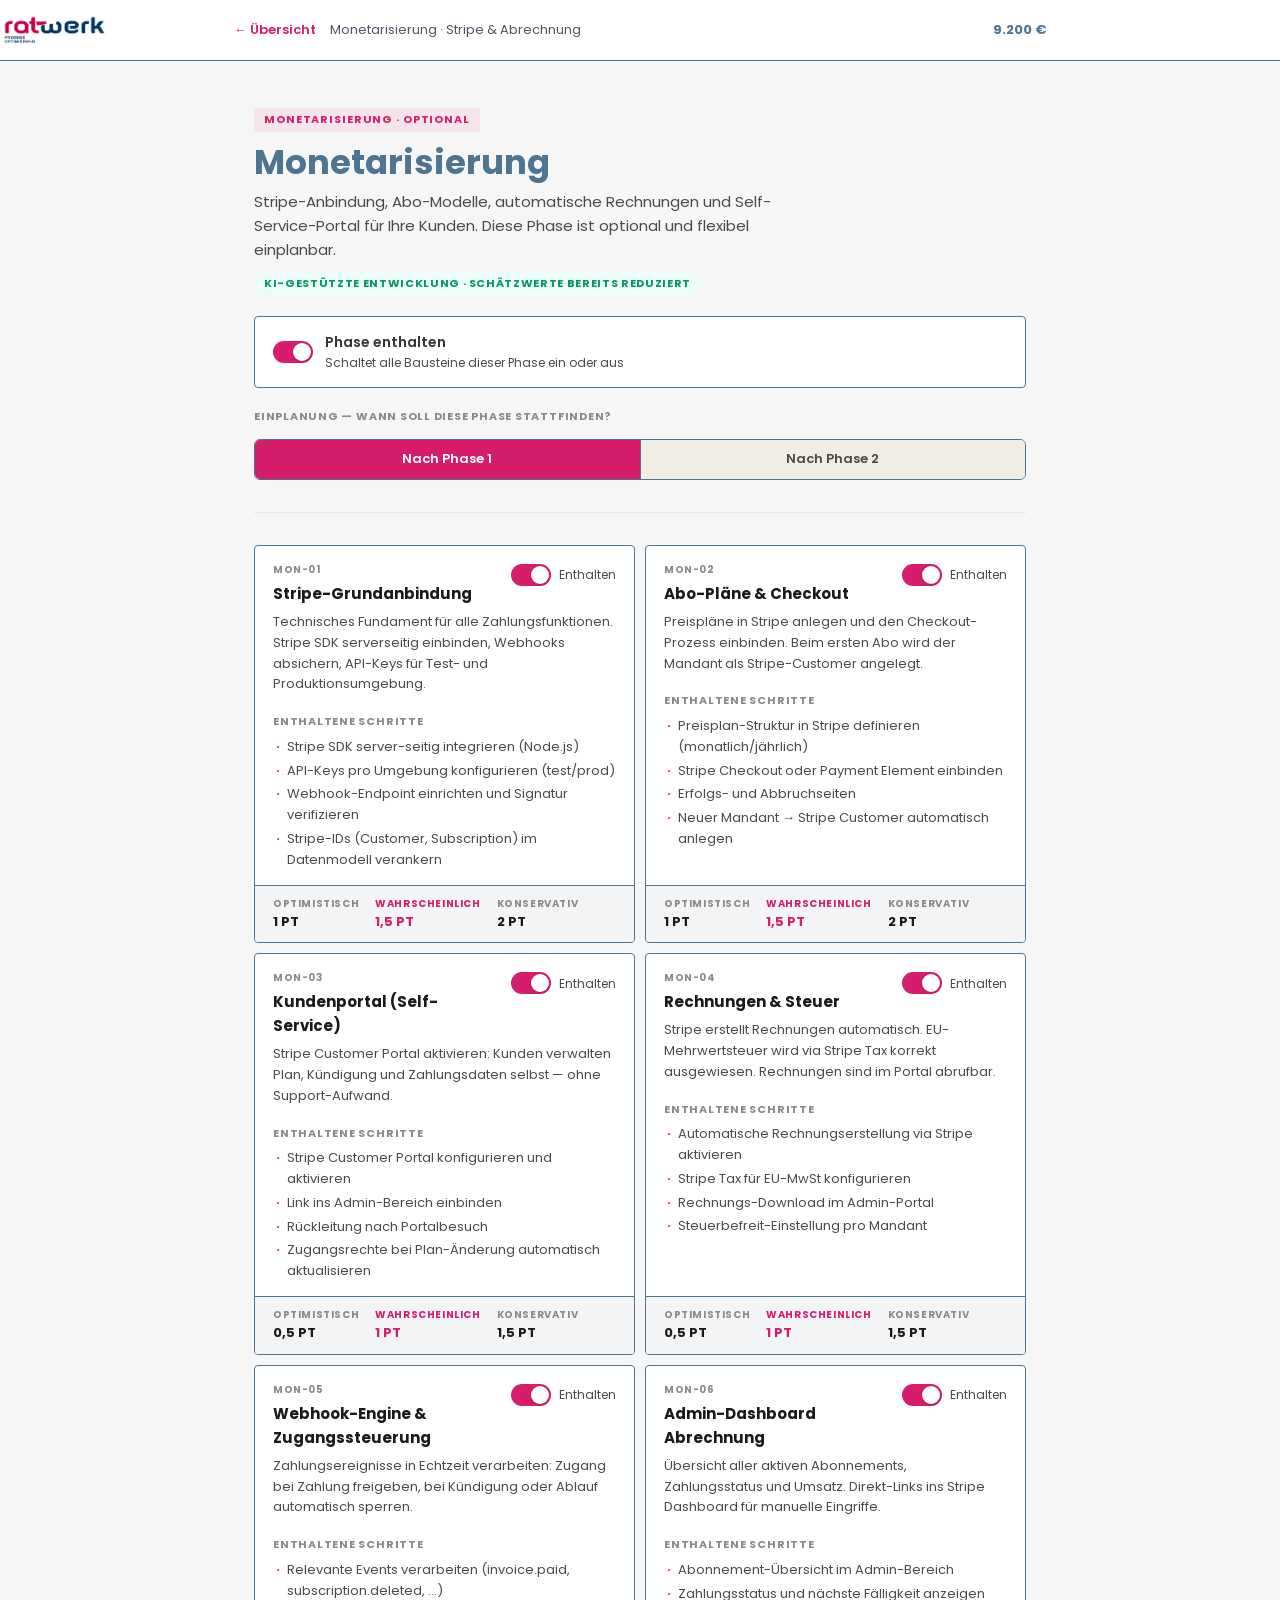
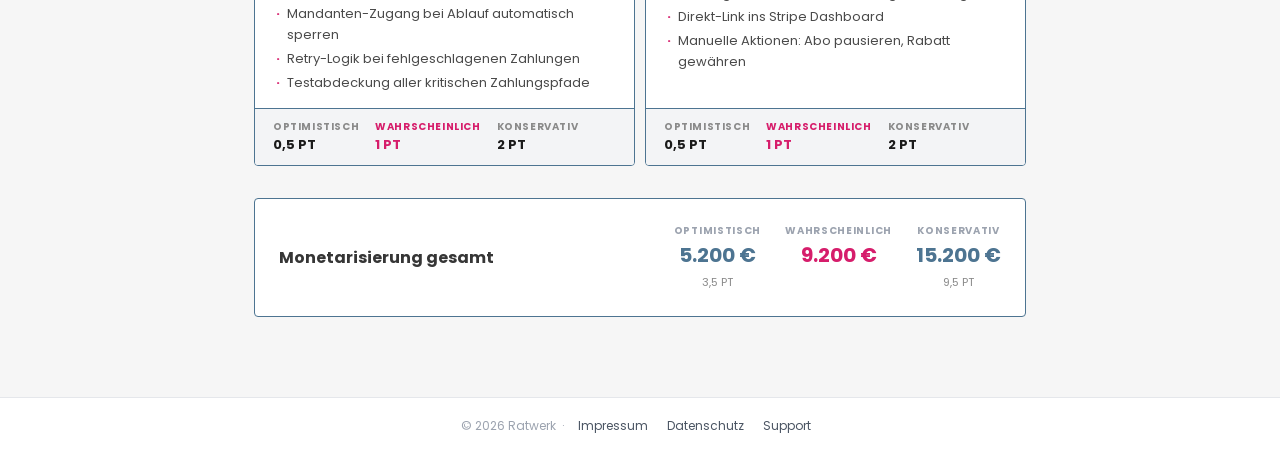
==== commit b1196109: "Feature: PT-Summe im Phasen-Gesamtblock (alle Phasen-Seiten) Jede Phase zeigt am Ende unter dem Euro" ====
--- a/phase-mon.html
+++ b/phase-mon.html
@@ -79,6 +79,8 @@
     .ptv-label { font-size: 10px; font-weight: 700; text-transform: uppercase; letter-spacing: 0.07em; color: var(--ink-faint); }
     .ptv-value { font-family: Georgia, serif; font-size: 20px; font-weight: 700; color: var(--ink); }
     .ptv.featured .ptv-value { color: var(--phase); }
+    .ptv-sub { font-size: 11px; color: var(--ink-faint); margin-top: 3px; }
+    .ptv.featured .ptv-sub { color: rgba(255,255,255,0.6); }
     @media (max-width: 700px) { .stories { grid-template-columns: 1fr; } }
   </style>
   <link rel="stylesheet" href="shared-design.css">
@@ -247,9 +249,9 @@
   <div class="phase-total">
     <div class="pt-label-big">Monetarisierung gesamt</div>
     <div class="pt-values">
-      <div class="ptv"><div class="ptv-label">Optimistisch</div><div class="ptv-value" id="tot-min">—</div></div>
-      <div class="ptv featured"><div class="ptv-label">Wahrscheinlich</div><div class="ptv-value" id="tot-likely">—</div></div>
-      <div class="ptv"><div class="ptv-label">Konservativ</div><div class="ptv-value" id="tot-max">—</div></div>
+      <div class="ptv"><div class="ptv-label">Optimistisch</div><div class="ptv-value" id="tot-min">—</div><div class="ptv-sub" id="pt-min">—</div></div>
+      <div class="ptv featured"><div class="ptv-label">Wahrscheinlich</div><div class="ptv-value" id="tot-likely">—</div><div class="ptv-sub" id="pt-likely">—</div></div>
+      <div class="ptv"><div class="ptv-label">Konservativ</div><div class="ptv-value" id="tot-max">—</div><div class="ptv-sub" id="pt-max">—</div></div>
     </div>
   </div>
 </div>
@@ -302,13 +304,16 @@
 
 function updateTotal() {
   const active = Object.entries(STORIES).filter(([k, s]) => s.phase === 4 && isActive(k, s, state));
-  const min = active.reduce((s, [, x]) => s + x.min, 0) * RATE;
-  const likely = active.reduce((s, [, x]) => s + x.likely, 0) * RATE;
-  const max = active.reduce((s, [, x]) => s + x.max, 0) * RATE;
-  document.getElementById('tot-min').textContent = fmt(min);
-  document.getElementById('tot-likely').textContent = fmt(likely);
-  document.getElementById('tot-max').textContent = fmt(max);
-  document.getElementById('nav-total').textContent = fmt(likely);
+  const minH = active.reduce((s, [, x]) => s + x.min, 0);
+  const likelyH = active.reduce((s, [, x]) => s + x.likely, 0);
+  const maxH = active.reduce((s, [, x]) => s + x.max, 0);
+  document.getElementById('tot-min').textContent = fmt(minH * RATE);
+  document.getElementById('tot-likely').textContent = fmt(likelyH * RATE);
+  document.getElementById('tot-max').textContent = fmt(maxH * RATE);
+  document.getElementById('pt-min').textContent = fmtPT(minH);
+  document.getElementById('pt-likely').textContent = fmtPT(likelyH);
+  document.getElementById('pt-max').textContent = fmtPT(maxH);
+  document.getElementById('nav-total').textContent = fmt(likelyH * RATE);
 }
 
 applyState();
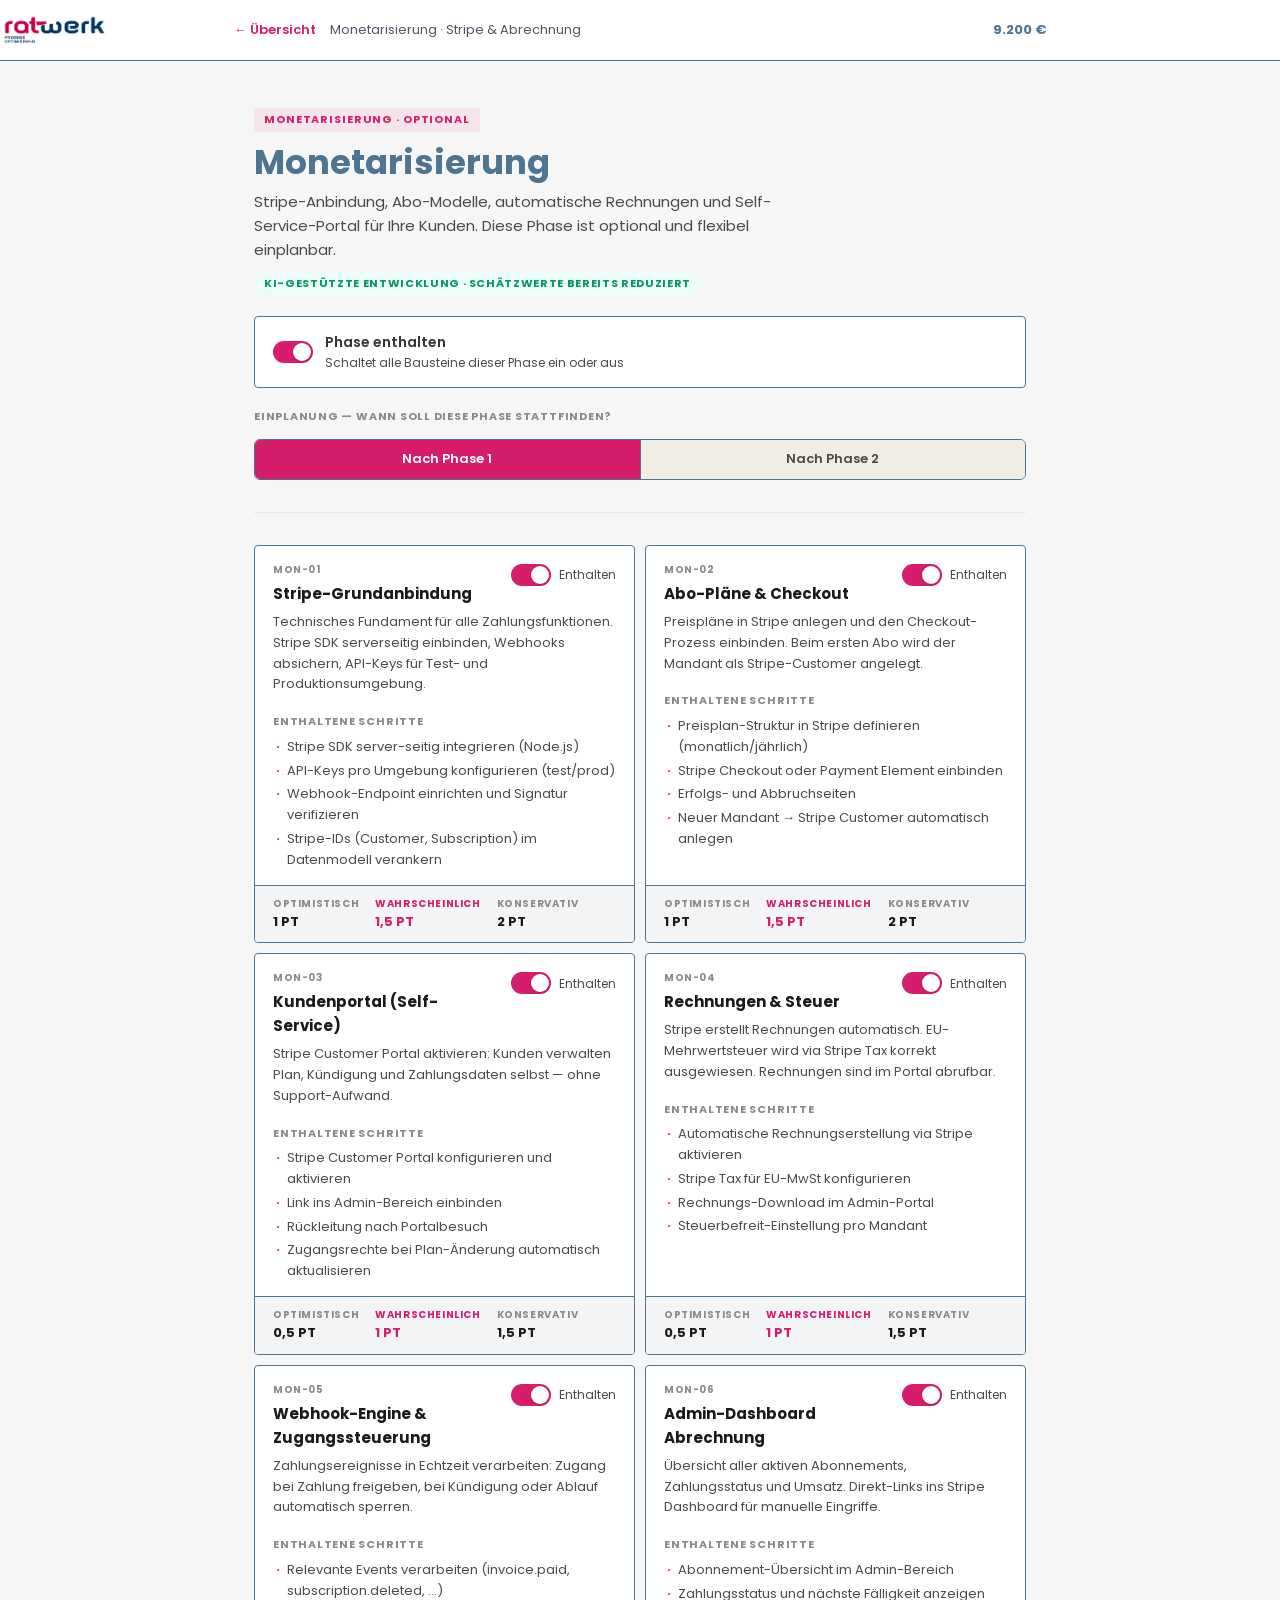
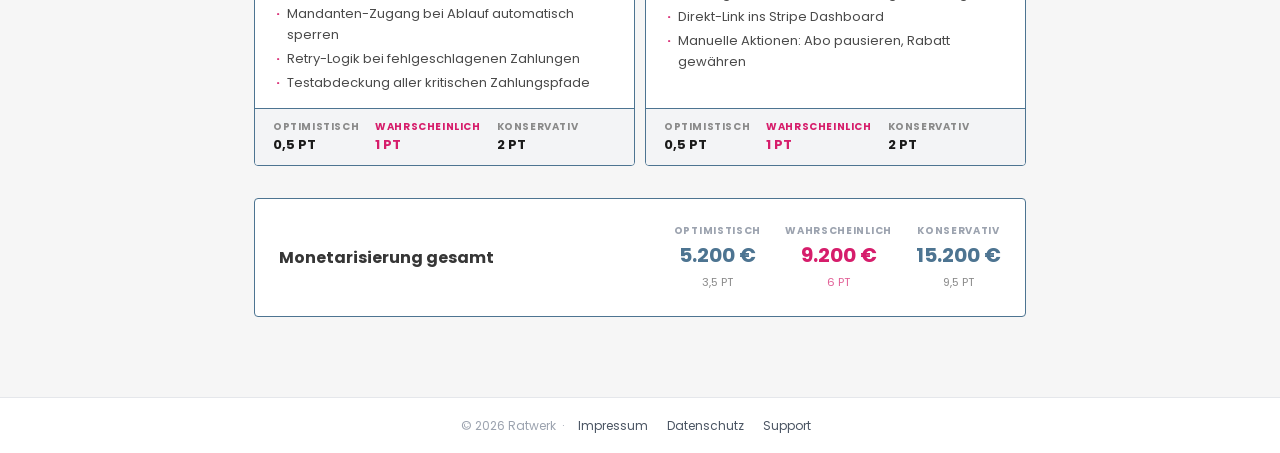
==== commit bd6c821c: "Fix: PT-Wert bei 'Wahrscheinlich' war unsichtbar (weißer Text) Co-Authored-By: Claude Sonnet 4.6 <no" ====
--- a/phase-mon.html
+++ b/phase-mon.html
@@ -80,7 +80,7 @@
     .ptv-value { font-family: Georgia, serif; font-size: 20px; font-weight: 700; color: var(--ink); }
     .ptv.featured .ptv-value { color: var(--phase); }
     .ptv-sub { font-size: 11px; color: var(--ink-faint); margin-top: 3px; }
-    .ptv.featured .ptv-sub { color: rgba(255,255,255,0.6); }
+    .ptv.featured .ptv-sub { color: var(--phase); opacity: 0.7; }
     @media (max-width: 700px) { .stories { grid-template-columns: 1fr; } }
   </style>
   <link rel="stylesheet" href="shared-design.css">
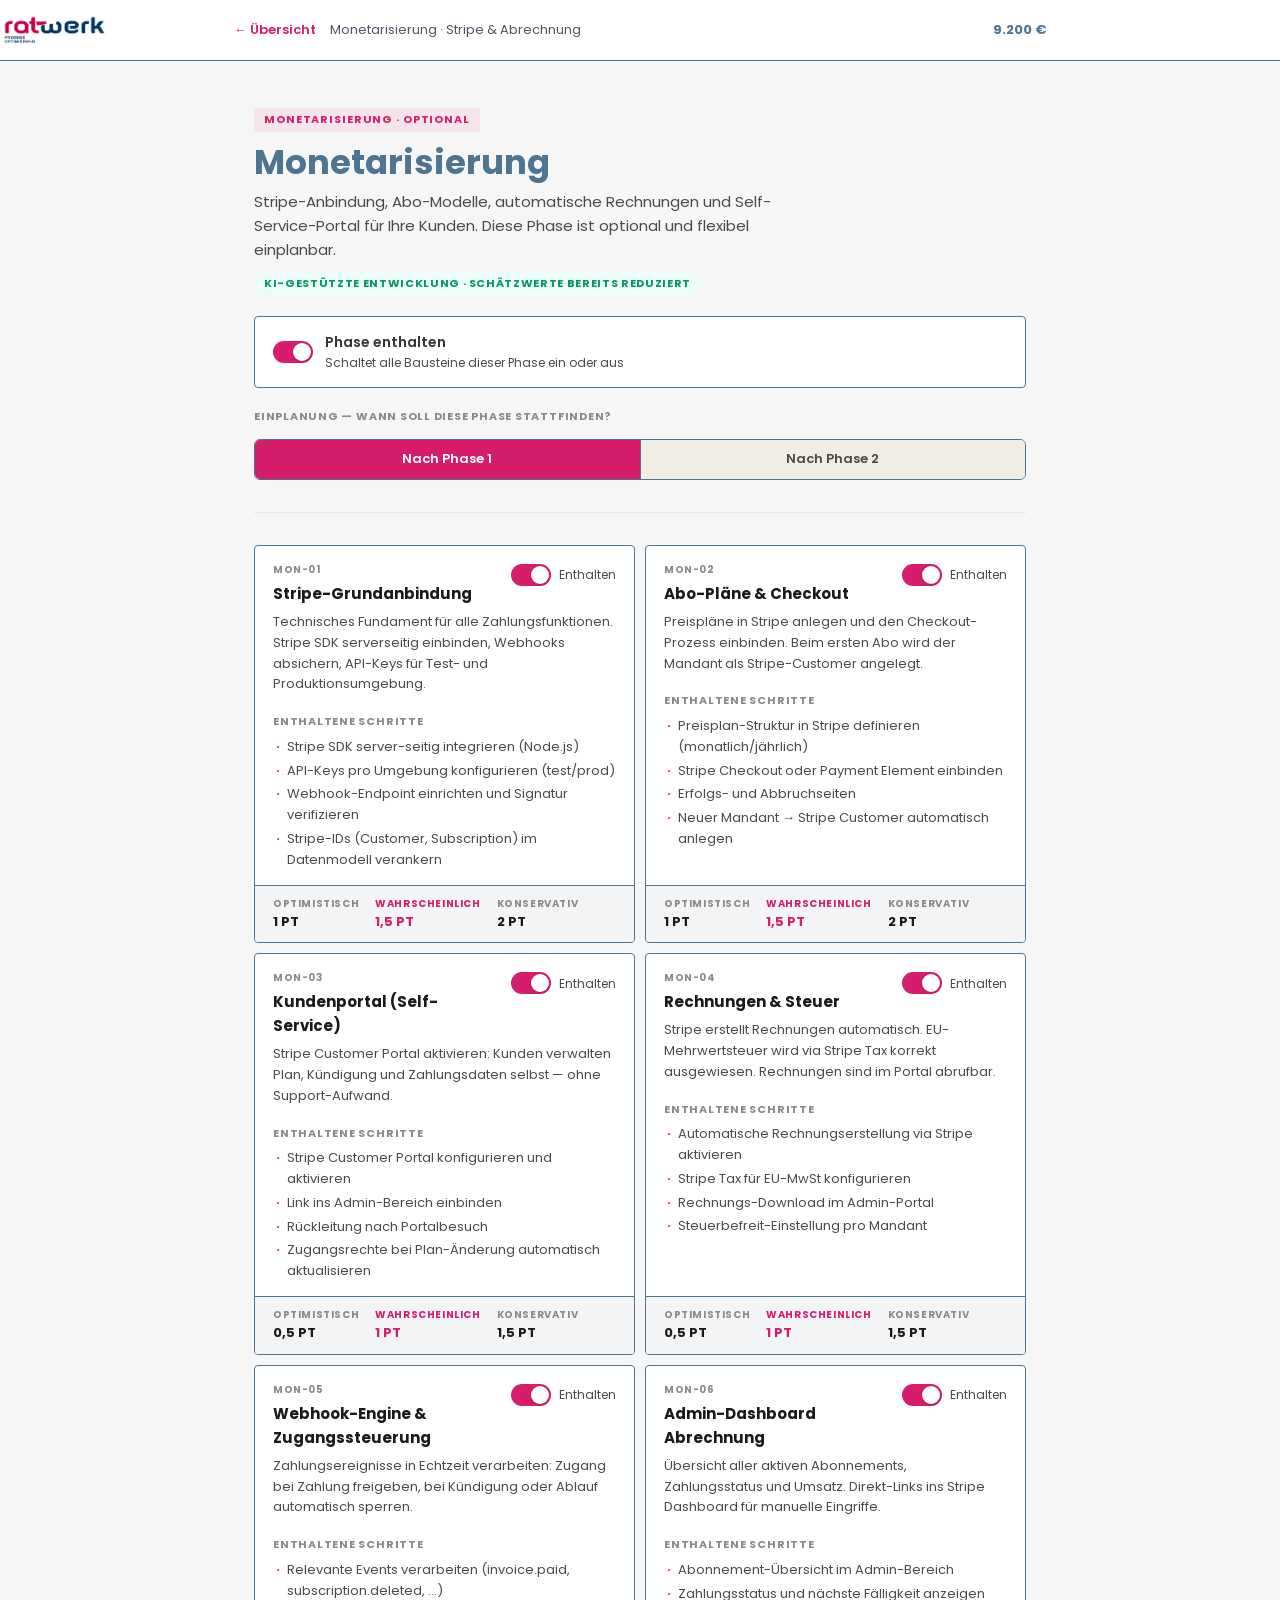
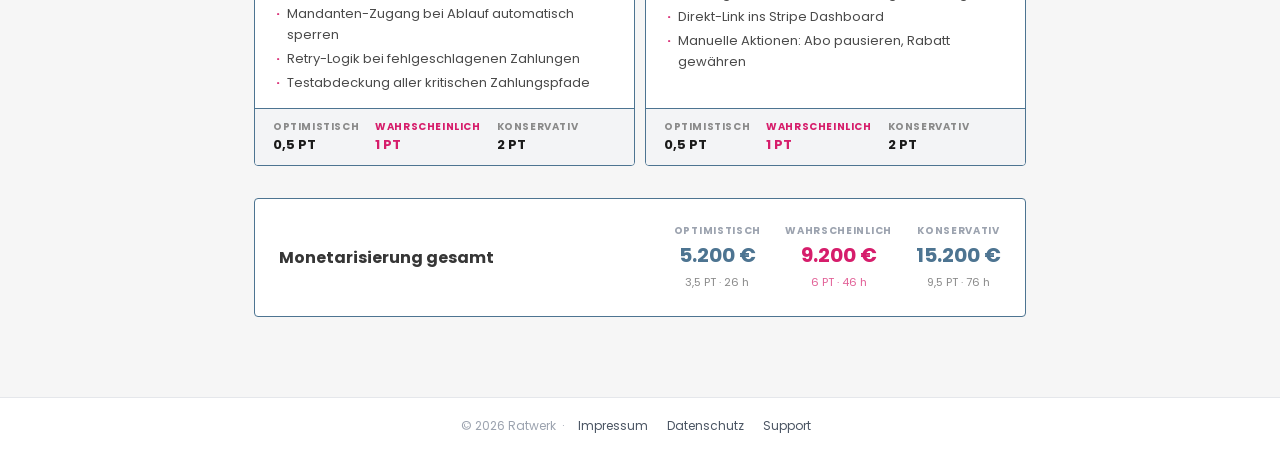
==== commit 629556f6: "Fix: US-10 Wahrscheinlich 0,5 PT → 1 PT + Stunden im Phasen-Total Anzeigefehler US-10 (QR-Code): 6h " ====
--- a/phase-mon.html
+++ b/phase-mon.html
@@ -310,9 +310,9 @@
   document.getElementById('tot-min').textContent = fmt(minH * RATE);
   document.getElementById('tot-likely').textContent = fmt(likelyH * RATE);
   document.getElementById('tot-max').textContent = fmt(maxH * RATE);
-  document.getElementById('pt-min').textContent = fmtPT(minH);
-  document.getElementById('pt-likely').textContent = fmtPT(likelyH);
-  document.getElementById('pt-max').textContent = fmtPT(maxH);
+  document.getElementById('pt-min').textContent = fmtPT(minH) + ' · ' + Math.round(minH) + ' h';
+  document.getElementById('pt-likely').textContent = fmtPT(likelyH) + ' · ' + Math.round(likelyH) + ' h';
+  document.getElementById('pt-max').textContent = fmtPT(maxH) + ' · ' + Math.round(maxH) + ' h';
   document.getElementById('nav-total').textContent = fmt(likelyH * RATE);
 }
 
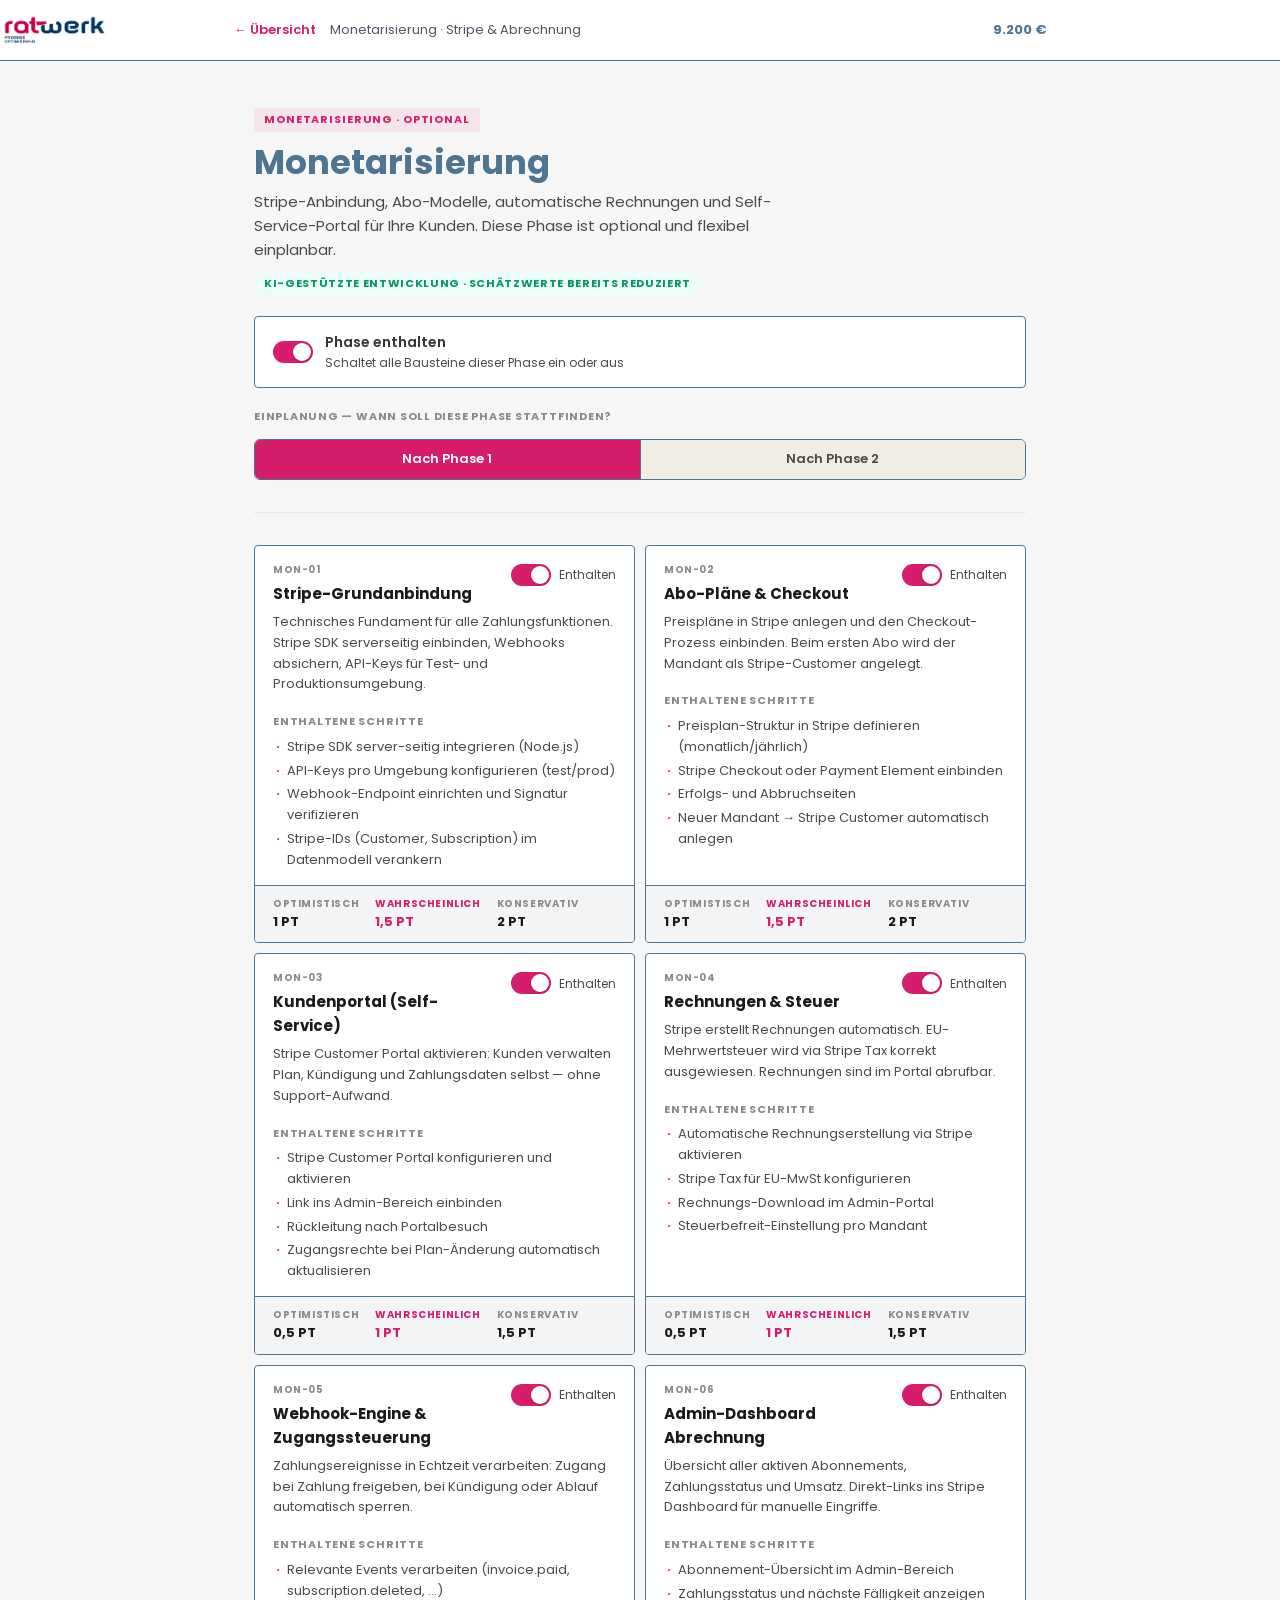
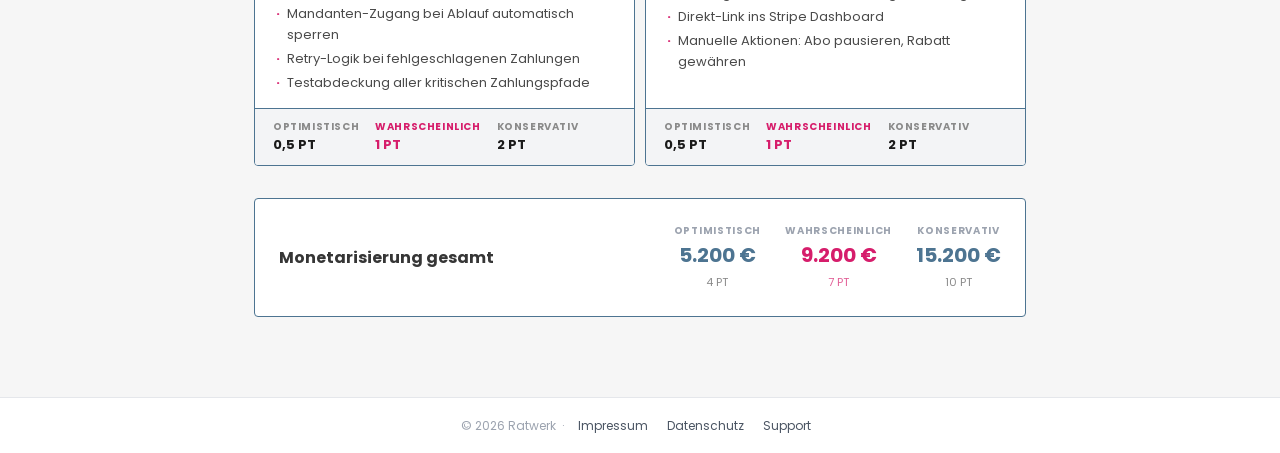
==== commit 6c02cf33: "Fix: PT-Summe unten = Summe der Karten-PT-Werte Total berechnet jetzt Summe der gerundeten Karten-Ei" ====
--- a/phase-mon.html
+++ b/phase-mon.html
@@ -310,9 +310,12 @@
   document.getElementById('tot-min').textContent = fmt(minH * RATE);
   document.getElementById('tot-likely').textContent = fmt(likelyH * RATE);
   document.getElementById('tot-max').textContent = fmt(maxH * RATE);
-  document.getElementById('pt-min').textContent = fmtPT(minH) + ' · ' + Math.round(minH) + ' h';
-  document.getElementById('pt-likely').textContent = fmtPT(likelyH) + ' · ' + Math.round(likelyH) + ' h';
-  document.getElementById('pt-max').textContent = fmtPT(maxH) + ' · ' + Math.round(maxH) + ' h';
+  const ptMin = active.reduce((s, [, x]) => s + Math.round(x.min / 8 * 2) / 2, 0);
+  const ptLikely = active.reduce((s, [, x]) => s + Math.round(x.likely / 8 * 2) / 2, 0);
+  const ptMax = active.reduce((s, [, x]) => s + Math.round(x.max / 8 * 2) / 2, 0);
+  document.getElementById('pt-min').textContent = ptMin.toLocaleString('de-DE') + ' PT';
+  document.getElementById('pt-likely').textContent = ptLikely.toLocaleString('de-DE') + ' PT';
+  document.getElementById('pt-max').textContent = ptMax.toLocaleString('de-DE') + ' PT';
   document.getElementById('nav-total').textContent = fmt(likelyH * RATE);
 }
 
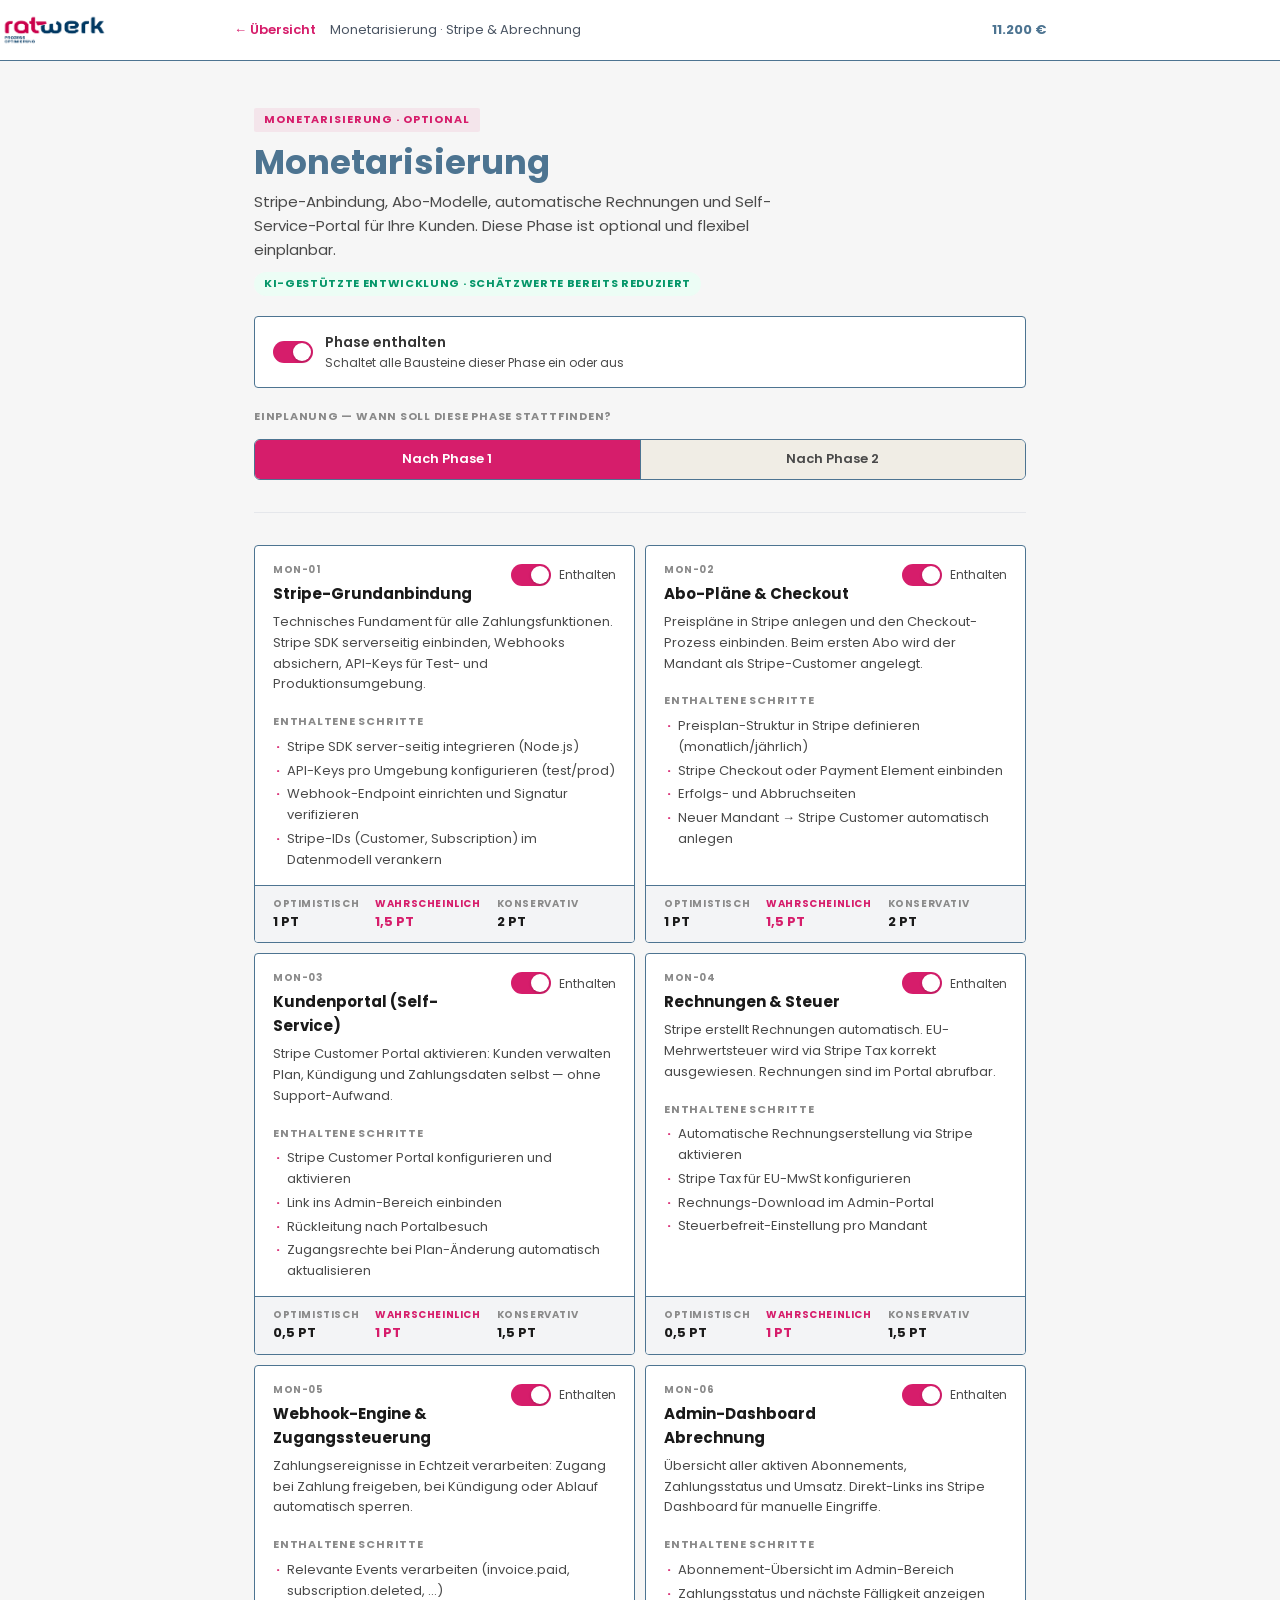
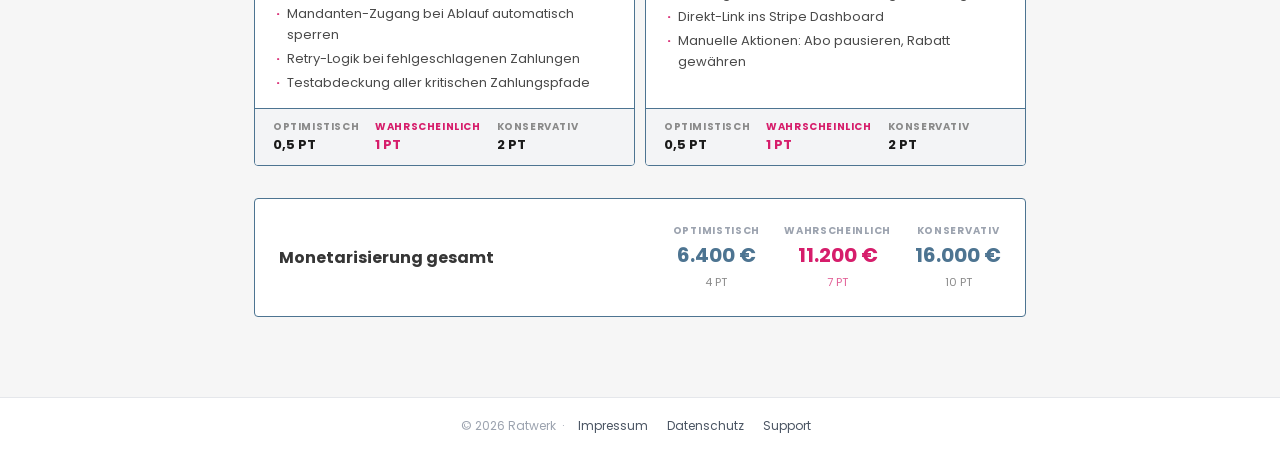
==== commit 97850c6a: "Fix: Euros im Phasen-Total aus PT-Summe berechnet (PT × 1.600 €) Karten addieren zu PT-Summe, Gesamt" ====
--- a/phase-mon.html
+++ b/phase-mon.html
@@ -304,19 +304,16 @@
 
 function updateTotal() {
   const active = Object.entries(STORIES).filter(([k, s]) => s.phase === 4 && isActive(k, s, state));
-  const minH = active.reduce((s, [, x]) => s + x.min, 0);
-  const likelyH = active.reduce((s, [, x]) => s + x.likely, 0);
-  const maxH = active.reduce((s, [, x]) => s + x.max, 0);
-  document.getElementById('tot-min').textContent = fmt(minH * RATE);
-  document.getElementById('tot-likely').textContent = fmt(likelyH * RATE);
-  document.getElementById('tot-max').textContent = fmt(maxH * RATE);
   const ptMin = active.reduce((s, [, x]) => s + Math.round(x.min / 8 * 2) / 2, 0);
   const ptLikely = active.reduce((s, [, x]) => s + Math.round(x.likely / 8 * 2) / 2, 0);
   const ptMax = active.reduce((s, [, x]) => s + Math.round(x.max / 8 * 2) / 2, 0);
+  document.getElementById('tot-min').textContent = fmt(ptMin * 1600);
+  document.getElementById('tot-likely').textContent = fmt(ptLikely * 1600);
+  document.getElementById('tot-max').textContent = fmt(ptMax * 1600);
   document.getElementById('pt-min').textContent = ptMin.toLocaleString('de-DE') + ' PT';
   document.getElementById('pt-likely').textContent = ptLikely.toLocaleString('de-DE') + ' PT';
   document.getElementById('pt-max').textContent = ptMax.toLocaleString('de-DE') + ' PT';
-  document.getElementById('nav-total').textContent = fmt(likelyH * RATE);
+  document.getElementById('nav-total').textContent = fmt(ptLikely * 1600);
 }
 
 applyState();
